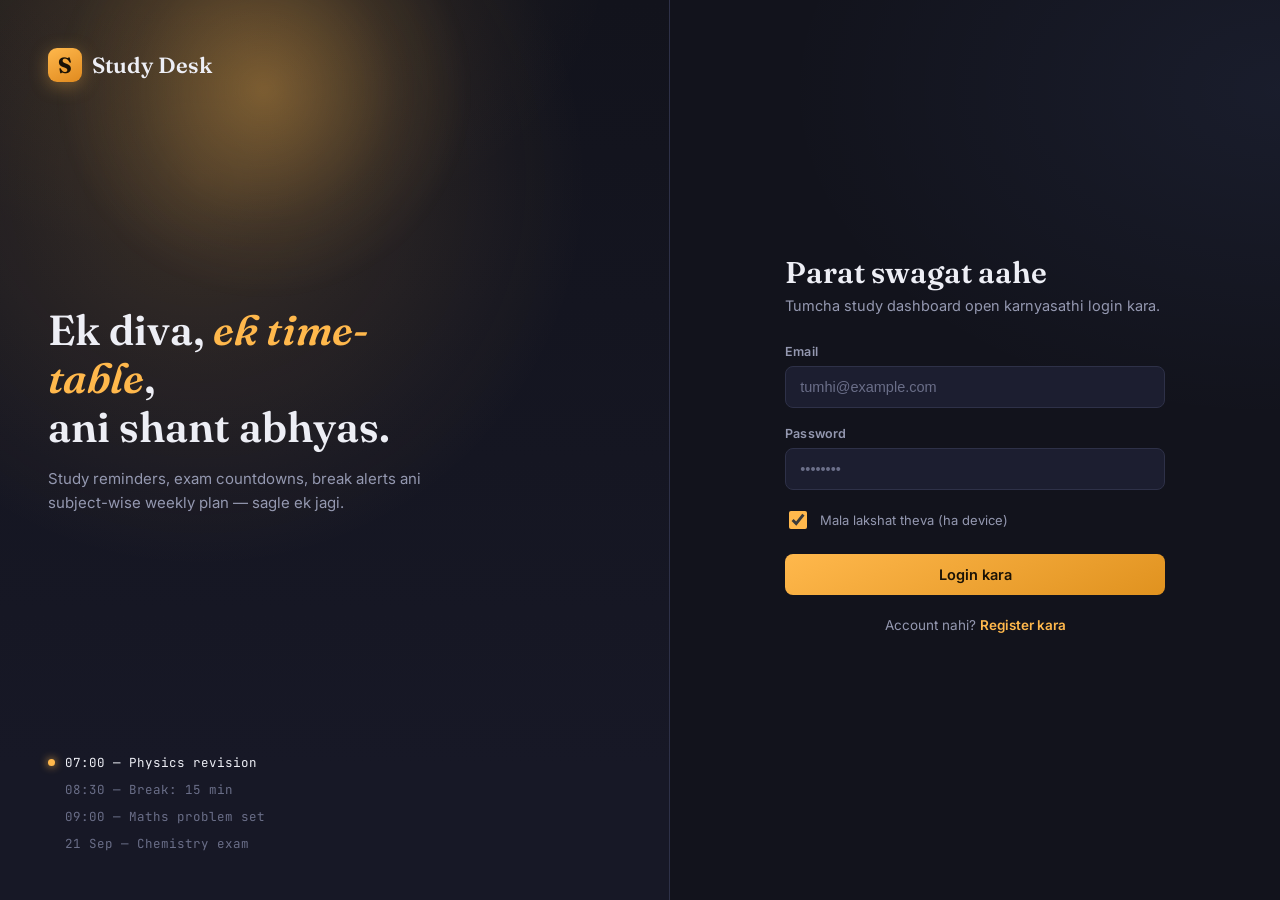
==== login.html @ 0e094b61 "First commit - Study Desk app" ====
<!DOCTYPE html>
<html lang="mr">
<head>
<meta charset="UTF-8">
<meta name="viewport" content="width=device-width, initial-scale=1.0">
<title>Login — Study Desk</title>
<link rel="stylesheet" href="style.css">
</head>
<body>

<div class="auth-shell">

  <!-- Left visual panel -->
  <div class="auth-visual">
    <div class="lamp"></div>
    <div class="auth-visual-top">
      <div class="brand">
        <span class="brand-mark">S</span>
        Study Desk
      </div>
    </div>

    <div class="auth-visual-mid">
      <h1 class="headline">Ek diva, <em>ek time-table</em>,<br>ani shant abhyas.</h1>
      <p>Study reminders, exam countdowns, break alerts ani subject-wise weekly plan — sagle ek jagi.</p>
    </div>

    <div class="desk-schedule">
      <div class="row active"><span class="dot"></span> 07:00 — Physics revision</div>
      <div class="row"><span class="dot"></span> 08:30 — Break: 15 min</div>
      <div class="row"><span class="dot"></span> 09:00 — Maths problem set</div>
      <div class="row"><span class="dot"></span> 21 Sep — Chemistry exam</div>
    </div>
  </div>

  <!-- Right form panel -->
  <div class="auth-panel">
    <div class="auth-card">
      <div class="mobile-brand">
        <span class="brand-mark">S</span> Study Desk
      </div>

      <h1>Parat swagat aahe</h1>
      <p class="sub">Tumcha study dashboard open karnyasathi login kara.</p>

      <div class="alert" id="formAlert"></div>

      <form id="loginForm" novalidate>
        <div class="field" id="emailField">
          <label for="email">Email</label>
          <input type="email" id="email" placeholder="tumhi@example.com" autocomplete="username">
          <div class="field-error">Valid email टाका.</div>
        </div>

        <div class="field" id="passwordField">
          <label for="password">Password</label>
          <input type="password" id="password" placeholder="••••••••" autocomplete="current-password">
          <div class="field-error">Password chuk aahe ka khali aahe.</div>
        </div>

        <div class="checkbox-row" style="margin-bottom:22px;">
          <input type="checkbox" id="remember" checked>
          <label for="remember" style="font-size:13px; color:var(--text-muted); margin:0;">Mala lakshat theva (ha device)</label>
        </div>

        <button type="submit" class="btn btn-primary">Login kara</button>
      </form>

      <p class="auth-switch">Account nahi? <a href="register.html">Register kara</a></p>
    </div>
  </div>

</div>

<script src="script.js"></script>
<script>

  if (getSession()) {
    window.location.href = "index.html";
  }

  const form = document.getElementById('loginForm');
  const alertBox = document.getElementById('formAlert');

  form.addEventListener('submit', async function(e){
    e.preventDefault();
    alertBox.classList.remove('show');
    document.getElementById('emailField').classList.remove('has-error');
    document.getElementById('passwordField').classList.remove('has-error');

    const email = document.getElementById('email').value.trim().toLowerCase();
    const password = document.getElementById('password').value;

    let hasError = false;
    if (!email || !validateEmail(email)) {
      document.getElementById('emailField').classList.add('has-error');
      hasError = true;
    }
    if (!password) {
      document.getElementById('passwordField').classList.add('has-error');
      hasError = true;
    }
    if (hasError) return;

    try {
      await loginUser(email, password);
      window.location.href = "index.html";
    } catch (err) {
      alertBox.textContent = "Email किंवा password चुकीचा आहे. पुन्हा प्रयत्न करा.";
      alertBox.classList.add('show');
    }
  });
</script>
</body>
</html>
---- style.css ----
/* ========================================================
   Study Desk — shared stylesheet
   Theme: a night study desk under a warm lamp
   ======================================================== */

@import url('https://fonts.googleapis.com/css2?family=Fraunces:opsz,wght@9..144,500;9..144,600;9..144,700&family=Inter:wght@400;500;600;700&family=JetBrains+Mono:wght@400;500;600&display=swap');

:root{
  --bg: #12131c;
  --bg-soft: #171826;
  --surface: #1c1e30;
  --surface-2: #242739;
  --border: #2e3148;
  --border-soft: #262940;

  --text: #edeef5;
  --text-muted: #9498b0;
  --text-faint: #6a6e88;

  --accent: #ffb84c;
  --accent-dim: #7a5a2c;
  --accent-2: #7c9eff;
  --accent-3: #6ee7b7;
  --danger: #ff6b6b;
  --danger-dim: #4a2a2a;

  --radius-sm: 8px;
  --radius: 14px;
  --radius-lg: 22px;

  --shadow-lamp: 0 0 120px 40px rgba(255,184,76,0.08);
  --shadow-card: 0 8px 24px rgba(0,0,0,0.35);

  --font-display: 'Fraunces', serif;
  --font-body: 'Inter', system-ui, sans-serif;
  --font-mono: 'JetBrains Mono', monospace;
}

*, *::before, *::after{ box-sizing: border-box; }

html, body{
  margin: 0;
  padding: 0;
  min-height: 100vh;
  background: var(--bg);
  color: var(--text);
  font-family: var(--font-body);
  -webkit-font-smoothing: antialiased;
}

body{
  background-image:
    radial-gradient(ellipse 700px 500px at 15% -5%, rgba(255,184,76,0.10), transparent 60%),
    radial-gradient(ellipse 900px 600px at 100% 10%, rgba(124,158,255,0.07), transparent 55%);
  background-attachment: fixed;
}

a{ color: inherit; }
button{ font-family: inherit; }
::selection{ background: var(--accent); color: #14151f; }

:focus-visible{
  outline: 2px solid var(--accent);
  outline-offset: 2px;
  border-radius: 4px;
}

::-webkit-scrollbar{ width: 10px; height: 10px; }
::-webkit-scrollbar-track{ background: transparent; }
::-webkit-scrollbar-thumb{ background: var(--border); border-radius: 10px; }
::-webkit-scrollbar-thumb:hover{ background: var(--border-soft); }

.eyebrow{
  font-family: var(--font-mono);
  font-size: 11.5px;
  letter-spacing: 0.14em;
  text-transform: uppercase;
  color: var(--accent);
}

/* ========================================================
   AUTH PAGES (login / register)
   ======================================================== */

.auth-shell{
  min-height: 100vh;
  display: grid;
  grid-template-columns: 1.1fr 1fr;
}

@media (max-width: 900px){
  .auth-shell{ grid-template-columns: 1fr; }
  .auth-visual{ display: none; }
}

.auth-visual{
  position: relative;
  overflow: hidden;
  border-right: 1px solid var(--border);
  display: flex;
  flex-direction: column;
  justify-content: space-between;
  padding: 48px;
  background:
    radial-gradient(circle at 30% 20%, rgba(255,184,76,0.16), transparent 45%),
    linear-gradient(180deg, #15172400, var(--bg-soft) 85%);
}

.lamp{
  position: absolute;
  top: -120px;
  left: 8%;
  width: 420px;
  height: 420px;
  border-radius: 50%;
  background: radial-gradient(circle, rgba(255,184,76,0.35) 0%, rgba(255,184,76,0.08) 45%, transparent 70%);
  filter: blur(4px);
  animation: flicker 6s ease-in-out infinite;
}

@keyframes flicker{
  0%, 100%{ opacity: 1; }
  50%{ opacity: 0.85; }
}

.auth-visual-top .brand{
  display: flex;
  align-items: center;
  gap: 10px;
  font-family: var(--font-display);
  font-size: 22px;
  font-weight: 600;
  position: relative;
  z-index: 2;
}
.brand-mark{
  width: 34px; height: 34px;
  border-radius: 9px;
  background: linear-gradient(155deg, var(--accent), #e08a1f);
  display: flex; align-items: center; justify-content: center;
  color: #1a1206;
  font-family: var(--font-display);
  font-weight: 700;
  box-shadow: 0 4px 18px rgba(255,184,76,0.35);
}

.auth-visual-mid{
  position: relative;
  z-index: 2;
  max-width: 420px;
}
.auth-visual-mid .headline{
  font-family: var(--font-display);
  font-size: 42px;
  line-height: 1.15;
  font-weight: 600;
  margin: 0 0 16px;
}
.auth-visual-mid .headline em{
  font-style: italic;
  color: var(--accent);
}
.auth-visual-mid p{
  color: var(--text-muted);
  font-size: 15px;
  line-height: 1.6;
}

.desk-schedule{
  position: relative;
  z-index: 2;
  display: flex;
  flex-direction: column;
  gap: 10px;
  font-family: var(--font-mono);
  font-size: 12.5px;
}
.desk-schedule .row{
  display: flex;
  align-items: center;
  gap: 10px;
  color: var(--text-faint);
}
.desk-schedule .dot{
  width: 7px; height: 7px; border-radius: 50%;
  flex-shrink: 0;
}
.desk-schedule .row.active{ color: var(--text); }
.desk-schedule .row.active .dot{ background: var(--accent); box-shadow: 0 0 8px var(--accent); }

.auth-panel{
  display: flex;
  align-items: center;
  justify-content: center;
  padding: 40px 32px;
}

.auth-card{
  width: 100%;
  max-width: 380px;
}

.auth-card .mobile-brand{
  display: none;
  align-items: center;
  gap: 10px;
  font-family: var(--font-display);
  font-size: 20px;
  font-weight: 600;
  margin-bottom: 32px;
}
@media (max-width: 900px){
  .auth-card .mobile-brand{ display: flex; }
}

.auth-card h1{
  font-family: var(--font-display);
  font-size: 30px;
  font-weight: 600;
  margin: 0 0 6px;
}
.auth-card .sub{
  color: var(--text-muted);
  font-size: 14.5px;
  margin: 0 0 30px;
}

.field{ margin-bottom: 18px; }
.field label{
  display: block;
  font-size: 12.5px;
  font-weight: 600;
  color: var(--text-muted);
  margin-bottom: 7px;
  letter-spacing: 0.01em;
}
.field input, .field select{
  width: 100%;
  background: var(--surface);
  border: 1px solid var(--border);
  color: var(--text);
  padding: 12px 14px;
  border-radius: var(--radius-sm);
  font-size: 14.5px;
  transition: border-color .15s ease, background .15s ease;
}
.field input::placeholder{ color: var(--text-faint); }
.field input:focus, .field select:focus{
  border-color: var(--accent);
  background: var(--surface-2);
}
.field-hint{
  font-size: 11.5px;
  color: var(--text-faint);
  margin-top: 6px;
}
.field-error{
  font-size: 12px;
  color: var(--danger);
  margin-top: 6px;
  display: none;
}
.field.has-error input{ border-color: var(--danger); }
.field.has-error .field-error{ display: block; }

.btn{
  display: inline-flex;
  align-items: center;
  justify-content: center;
  gap: 8px;
  border: none;
  border-radius: var(--radius-sm);
  padding: 12px 18px;
  font-size: 14.5px;
  font-weight: 600;
  cursor: pointer;
  transition: transform .12s ease, filter .15s ease, background .15s ease;
}
.btn:active{ transform: translateY(1px); }
.btn-primary{
  background: linear-gradient(155deg, var(--accent), #e0921f);
  color: #1a1206;
  width: 100%;
}
.btn-primary:hover{ filter: brightness(1.06); }
.btn-ghost{
  background: transparent;
  border: 1px solid var(--border);
  color: var(--text);
}
.btn-ghost:hover{ background: var(--surface); }
.btn-sm{ padding: 8px 12px; font-size: 13px; }
.btn-danger-ghost{
  background: transparent;
  border: 1px solid var(--danger-dim);
  color: var(--danger);
}
.btn-danger-ghost:hover{ background: rgba(255,107,107,0.08); }
.btn-block{ width: 100%; }
.btn-icon{
  width: 34px; height: 34px; padding: 0;
  background: var(--surface);
  border: 1px solid var(--border);
  color: var(--text-muted);
  border-radius: 9px;
}
.btn-icon:hover{ color: var(--text); border-color: var(--border-soft); }

.auth-switch{
  text-align: center;
  margin-top: 22px;
  font-size: 13.5px;
  color: var(--text-muted);
}
.auth-switch a{
  color: var(--accent);
  font-weight: 600;
  text-decoration: none;
}
.auth-switch a:hover{ text-decoration: underline; }

.alert{
  display: none;
  align-items: flex-start;
  gap: 10px;
  padding: 11px 13px;
  border-radius: var(--radius-sm);
  font-size: 13px;
  margin-bottom: 18px;
  border: 1px solid var(--danger-dim);
  background: rgba(255,107,107,0.08);
  color: #ffb3b3;
}
.alert.show{ display: flex; }
.alert.success{
  border-color: #2c4a3a;
  background: rgba(110,231,183,0.08);
  color: var(--accent-3);
}

/* ========================================================
   APP SHELL (dashboard)
   ======================================================== */

.app-shell{
  display: grid;
  grid-template-columns: 250px 1fr;
  min-height: 100vh;
}
@media (max-width: 860px){
  .app-shell{ grid-template-columns: 1fr; }
  .sidebar{ display: none; }
  .app-shell.nav-open .sidebar{
    display: flex;
    position: fixed;
    inset: 0 20% 0 0;
    z-index: 50;
  }
  .app-shell.nav-open .nav-scrim{
    display: block;
    position: fixed; inset: 0; z-index: 49;
    background: rgba(0,0,0,0.5);
  }
}
.nav-scrim{ display: none; }

.sidebar{
  border-right: 1px solid var(--border);
  background: var(--bg-soft);
  padding: 26px 20px;
  display: flex;
  flex-direction: column;
  gap: 28px;
}

.sidebar .brand{
  display: flex;
  align-items: center;
  gap: 10px;
  font-family: var(--font-display);
  font-size: 19px;
  font-weight: 600;
  padding: 0 6px;
}

.sidebar nav{
  display: flex;
  flex-direction: column;
  gap: 4px;
}
.nav-link{
  display: flex;
  align-items: center;
  gap: 11px;
  padding: 10px 12px;
  border-radius: var(--radius-sm);
  color: var(--text-muted);
  text-decoration: none;
  font-size: 14px;
  font-weight: 500;
  cursor: pointer;
  border: none;
  background: transparent;
  width: 100%;
  text-align: left;
}
.nav-link svg{ width: 17px; height: 17px; flex-shrink: 0; opacity: 0.85; }
.nav-link:hover{ background: var(--surface); color: var(--text); }
.nav-link.active{
  background: var(--surface-2);
  color: var(--text);
  box-shadow: inset 2px 0 0 var(--accent);
}

.sidebar-footer{
  margin-top: auto;
  border-top: 1px solid var(--border);
  padding-top: 16px;
  display: flex;
  align-items: center;
  gap: 10px;
}
.avatar{
  width: 36px; height: 36px;
  border-radius: 50%;
  background: linear-gradient(155deg, var(--accent-2), #4c63a8);
  display: flex; align-items: center; justify-content: center;
  font-weight: 700;
  font-size: 13.5px;
  color: #0d1120;
  flex-shrink: 0;
}
.sidebar-footer .who{ overflow: hidden; }
.sidebar-footer .who .name{ font-size: 13.5px; font-weight: 600; white-space: nowrap; overflow: hidden; text-overflow: ellipsis; }
.sidebar-footer .who .email{ font-size: 11.5px; color: var(--text-faint); white-space: nowrap; overflow: hidden; text-overflow: ellipsis; }
.sidebar-footer .btn-icon{ margin-left: auto; }

.main{
  padding: 30px 36px 60px;
  max-width: 1180px;
}
@media (max-width: 600px){
  .main{ padding: 20px 16px 50px; }
}

.topbar{
  display: flex;
  align-items: flex-start;
  justify-content: space-between;
  gap: 16px;
  margin-bottom: 28px;
  flex-wrap: wrap;
}
.topbar .hamburger{ display: none; }
@media (max-width: 860px){
  .topbar .hamburger{
    display: inline-flex;
    margin-bottom: 12px;
  }
}
.topbar h1{
  font-family: var(--font-display);
  font-size: 28px;
  font-weight: 600;
  margin: 0 0 6px;
}
.topbar .date-line{
  color: var(--text-muted);
  font-size: 14px;
  font-family: var(--font-mono);
}

.stat-row{
  display: grid;
  grid-template-columns: repeat(4, 1fr);
  gap: 14px;
  margin-bottom: 30px;
}
@media (max-width: 760px){ .stat-row{ grid-template-columns: 1fr 1fr; } }

.stat-card{
  background: var(--surface);
  border: 1px solid var(--border);
  border-radius: var(--radius);
  padding: 16px 18px;
}
.stat-card .stat-label{
  font-size: 11.5px;
  color: var(--text-faint);
  text-transform: uppercase;
  letter-spacing: 0.08em;
  font-family: var(--font-mono);
}
.stat-card .stat-value{
  font-family: var(--font-display);
  font-size: 26px;
  font-weight: 600;
  margin-top: 6px;
}
.stat-card.accent-amber .stat-value{ color: var(--accent); }
.stat-card.accent-mint .stat-value{ color: var(--accent-3); }
.stat-card.accent-danger .stat-value{ color: var(--danger); }
.stat-card.accent-blue .stat-value{ color: var(--accent-2); }

.section{ margin-bottom: 34px; }
.section-head{
  display: flex;
  align-items: center;
  justify-content: space-between;
  margin-bottom: 14px;
  gap: 12px;
  flex-wrap: wrap;
}
.section-head h2{
  font-family: var(--font-display);
  font-size: 19px;
  font-weight: 600;
  margin: 0;
}
.section-head .count{
  font-family: var(--font-mono);
  font-size: 12px;
  color: var(--text-faint);
}

.card{
  background: var(--surface);
  border: 1px solid var(--border);
  border-radius: var(--radius);
  padding: 20px;
}

.form-grid{
  display: grid;
  grid-template-columns: repeat(auto-fit, minmax(150px, 1fr));
  gap: 14px;
  align-items: end;
}
.form-grid .field{ margin-bottom: 0; }
.form-grid .field-wide{ grid-column: 1 / -1; }

.list{
  display: flex;
  flex-direction: column;
  gap: 10px;
}

.item{
  display: flex;
  align-items: center;
  gap: 14px;
  background: var(--surface);
  border: 1px solid var(--border);
  border-radius: var(--radius-sm);
  padding: 13px 15px;
}
.item-swatch{
  width: 4px;
  align-self: stretch;
  border-radius: 4px;
  flex-shrink: 0;
}
.item-body{ flex: 1; min-width: 0; }
.item-title{ font-weight: 600; font-size: 14.5px; }
.item-meta{
  font-size: 12px;
  color: var(--text-muted);
  font-family: var(--font-mono);
  margin-top: 3px;
  display: flex;
  gap: 12px;
  flex-wrap: wrap;
}
.item-actions{
  display: flex;
  gap: 8px;
  flex-shrink: 0;
}
.badge{
  font-family: var(--font-mono);
  font-size: 10.5px;
  padding: 3px 8px;
  border-radius: 20px;
  border: 1px solid var(--border-soft);
  color: var(--text-muted);
  white-space: nowrap;
}
.badge.badge-urgent{ color: var(--danger); border-color: var(--danger-dim); background: rgba(255,107,107,0.08); }
.badge.badge-soon{ color: var(--accent); border-color: var(--accent-dim); background: rgba(255,184,76,0.08); }
.badge.badge-ok{ color: var(--accent-3); border-color: #2c4a3a; background: rgba(110,231,183,0.08); }

.empty{
  text-align: center;
  padding: 34px 20px;
  color: var(--text-faint);
  font-size: 13.5px;
  border: 1px dashed var(--border);
  border-radius: var(--radius);
}

/* timetable */
.timetable-wrap{
  overflow-x: auto;
  border: 1px solid var(--border);
  border-radius: var(--radius);
  background: var(--surface);
}
.timetable{
  border-collapse: collapse;
  width: 100%;
  min-width: 720px;
}
.timetable th{
  font-family: var(--font-mono);
  font-size: 11px;
  text-transform: uppercase;
  letter-spacing: 0.06em;
  color: var(--text-faint);
  padding: 12px 10px;
  border-bottom: 1px solid var(--border);
  text-align: left;
  position: sticky;
  top: 0;
  background: var(--surface);
}
.timetable td{
  padding: 6px;
  border-bottom: 1px solid var(--border-soft);
  vertical-align: top;
}
.timetable .time-col{
  font-family: var(--font-mono);
  font-size: 12px;
  color: var(--text-faint);
  white-space: nowrap;
  padding-top: 12px;
}
.slot{
  border-radius: 8px;
  padding: 8px 9px;
  font-size: 12.5px;
  font-weight: 600;
  min-height: 20px;
  cursor: pointer;
  border: 1px solid transparent;
  line-height: 1.3;
  position: relative;
}
.slot:hover{ filter: brightness(1.15); }
.slot .slot-remove{
  display: none;
  position: absolute; top: 3px; right: 5px;
  font-size: 10px; opacity: .8;
}
.slot:hover .slot-remove{ display: block; }
.slot-empty{ min-height: 20px; }
.now-row td{ background: rgba(255,184,76,0.05); }

.subject-legend{
  display: flex;
  flex-wrap: wrap;
  gap: 10px;
  margin-top: 12px;
}
.legend-chip{
  display: flex;
  align-items: center;
  gap: 6px;
  font-size: 12px;
  color: var(--text-muted);
  font-family: var(--font-mono);
}
.legend-dot{ width: 9px; height: 9px; border-radius: 3px; }

.modal-backdrop{
  display: none;
  position: fixed; inset: 0;
  background: rgba(8,9,15,0.6);
  z-index: 80;
  align-items: center;
  justify-content: center;
  padding: 20px;
}
.modal-backdrop.show{ display: flex; }
.modal{
  background: var(--bg-soft);
  border: 1px solid var(--border);
  border-radius: var(--radius-lg);
  padding: 24px;
  width: 100%;
  max-width: 380px;
  box-shadow: var(--shadow-card);
}
.modal h3{
  font-family: var(--font-display);
  font-size: 19px;
  margin: 0 0 16px;
}
.modal-actions{
  display: flex;
  gap: 10px;
  margin-top: 18px;
}
.modal-actions .btn{ flex: 1; }

.toast-stack{
  position: fixed;
  bottom: 22px;
  right: 22px;
  display: flex;
  flex-direction: column;
  gap: 10px;
  z-index: 100;
  max-width: 320px;
}
@media (max-width: 600px){
  .toast-stack{ right: 12px; left: 12px; max-width: none; }
}
.toast{
  background: var(--surface-2);
  border: 1px solid var(--accent-dim);
  border-left: 3px solid var(--accent);
  border-radius: var(--radius-sm);
  padding: 12px 14px;
  font-size: 13px;
  box-shadow: var(--shadow-card);
  animation: toast-in .25s ease;
}
.toast.danger{ border-left-color: var(--danger); border-color: var(--danger-dim); }
.toast.mint{ border-left-color: var(--accent-3); border-color: #2c4a3a; }
.toast strong{ display: block; margin-bottom: 3px; font-size: 13.5px; }
@keyframes toast-in{
  from{ opacity: 0; transform: translateY(8px); }
  to{ opacity: 1; transform: translateY(0); }
}

.tabs{
  display: flex;
  gap: 6px;
  border-bottom: 1px solid var(--border);
  margin-bottom: 20px;
  overflow-x: auto;
}
.tab-btn{
  background: transparent;
  border: none;
  color: var(--text-muted);
  padding: 10px 4px;
  margin-right: 18px;
  font-size: 14px;
  font-weight: 600;
  cursor: pointer;
  border-bottom: 2px solid transparent;
  white-space: nowrap;
}
.tab-btn.active{ color: var(--text); border-bottom-color: var(--accent); }

.view{ display: none; }
.view.active{ display: block; }

.checkbox-row{
  display: flex;
  align-items: center;
  gap: 10px;
}
.checkbox-row input[type="checkbox"]{
  width: 18px; height: 18px;
  accent-color: var(--accent);
}
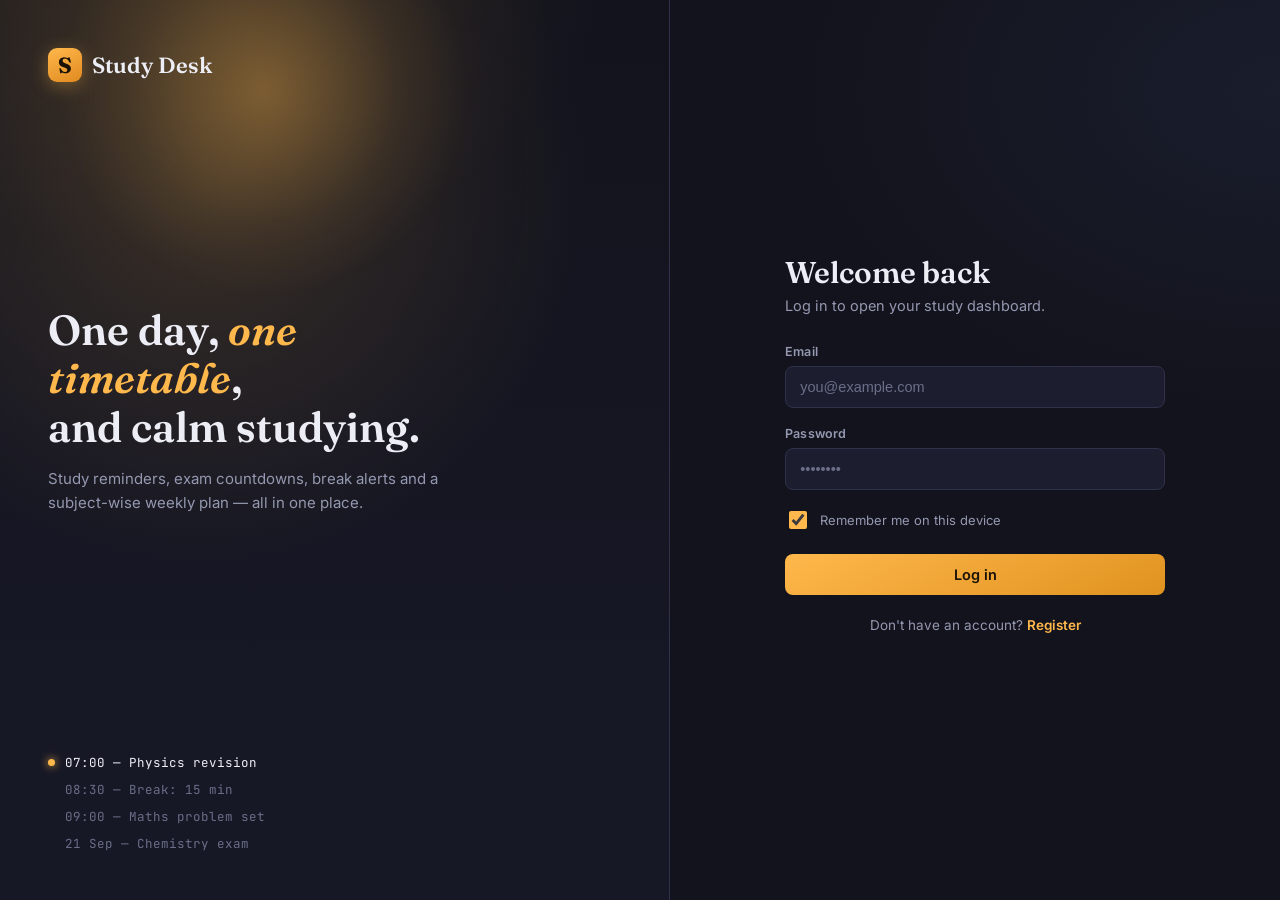
==== commit e45f5c80: "Translate app to English" ====
--- a/login.html
+++ b/login.html
@@ -1,5 +1,5 @@
 <!DOCTYPE html>
-<html lang="mr">
+<html lang="en">
 <head>
 <meta charset="UTF-8">
 <meta name="viewport" content="width=device-width, initial-scale=1.0">
@@ -21,8 +21,8 @@
     </div>
 
     <div class="auth-visual-mid">
-      <h1 class="headline">Ek diva, <em>ek time-table</em>,<br>ani shant abhyas.</h1>
-      <p>Study reminders, exam countdowns, break alerts ani subject-wise weekly plan — sagle ek jagi.</p>
+      <h1 class="headline">One day, <em>one timetable</em>,<br>and calm studying.</h1>
+      <p>Study reminders, exam countdowns, break alerts and a subject-wise weekly plan — all in one place.</p>
     </div>
 
     <div class="desk-schedule">
@@ -40,33 +40,33 @@
         <span class="brand-mark">S</span> Study Desk
       </div>
 
-      <h1>Parat swagat aahe</h1>
-      <p class="sub">Tumcha study dashboard open karnyasathi login kara.</p>
+      <h1>Welcome back</h1>
+      <p class="sub">Log in to open your study dashboard.</p>
 
       <div class="alert" id="formAlert"></div>
 
       <form id="loginForm" novalidate>
         <div class="field" id="emailField">
           <label for="email">Email</label>
-          <input type="email" id="email" placeholder="tumhi@example.com" autocomplete="username">
-          <div class="field-error">Valid email टाका.</div>
+          <input type="email" id="email" placeholder="you@example.com" autocomplete="username">
+          <div class="field-error">Enter a valid email.</div>
         </div>
 
         <div class="field" id="passwordField">
           <label for="password">Password</label>
           <input type="password" id="password" placeholder="••••••••" autocomplete="current-password">
-          <div class="field-error">Password chuk aahe ka khali aahe.</div>
+          <div class="field-error">Password is incorrect or missing.</div>
         </div>
 
         <div class="checkbox-row" style="margin-bottom:22px;">
           <input type="checkbox" id="remember" checked>
-          <label for="remember" style="font-size:13px; color:var(--text-muted); margin:0;">Mala lakshat theva (ha device)</label>
+          <label for="remember" style="font-size:13px; color:var(--text-muted); margin:0;">Remember me on this device</label>
         </div>
 
-        <button type="submit" class="btn btn-primary">Login kara</button>
+        <button type="submit" class="btn btn-primary">Log in</button>
       </form>
 
-      <p class="auth-switch">Account nahi? <a href="register.html">Register kara</a></p>
+      <p class="auth-switch">Don't have an account? <a href="register.html">Register</a></p>
     </div>
   </div>
 
@@ -106,7 +106,7 @@
       await loginUser(email, password);
       window.location.href = "index.html";
     } catch (err) {
-      alertBox.textContent = "Email किंवा password चुकीचा आहे. पुन्हा प्रयत्न करा.";
+      alertBox.textContent = "Email or password is incorrect. Please try again.";
       alertBox.classList.add('show');
     }
   });
